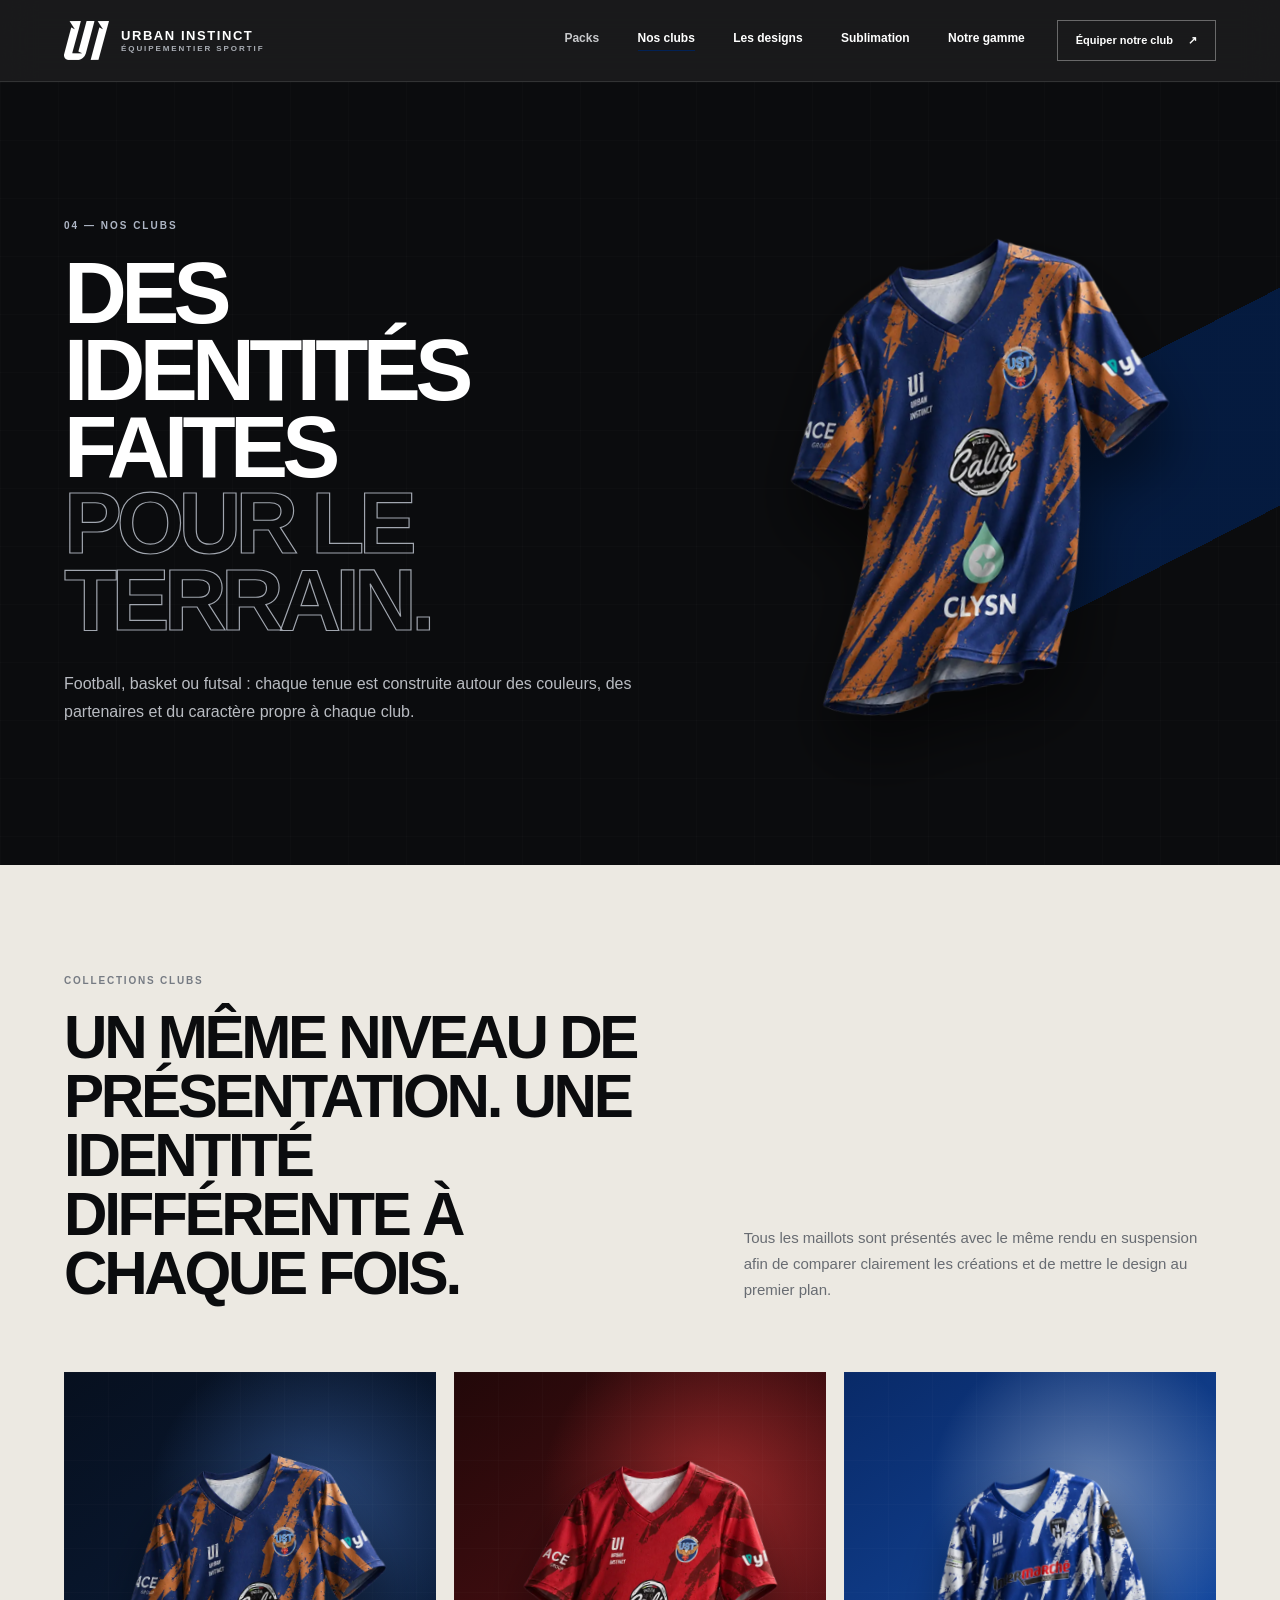
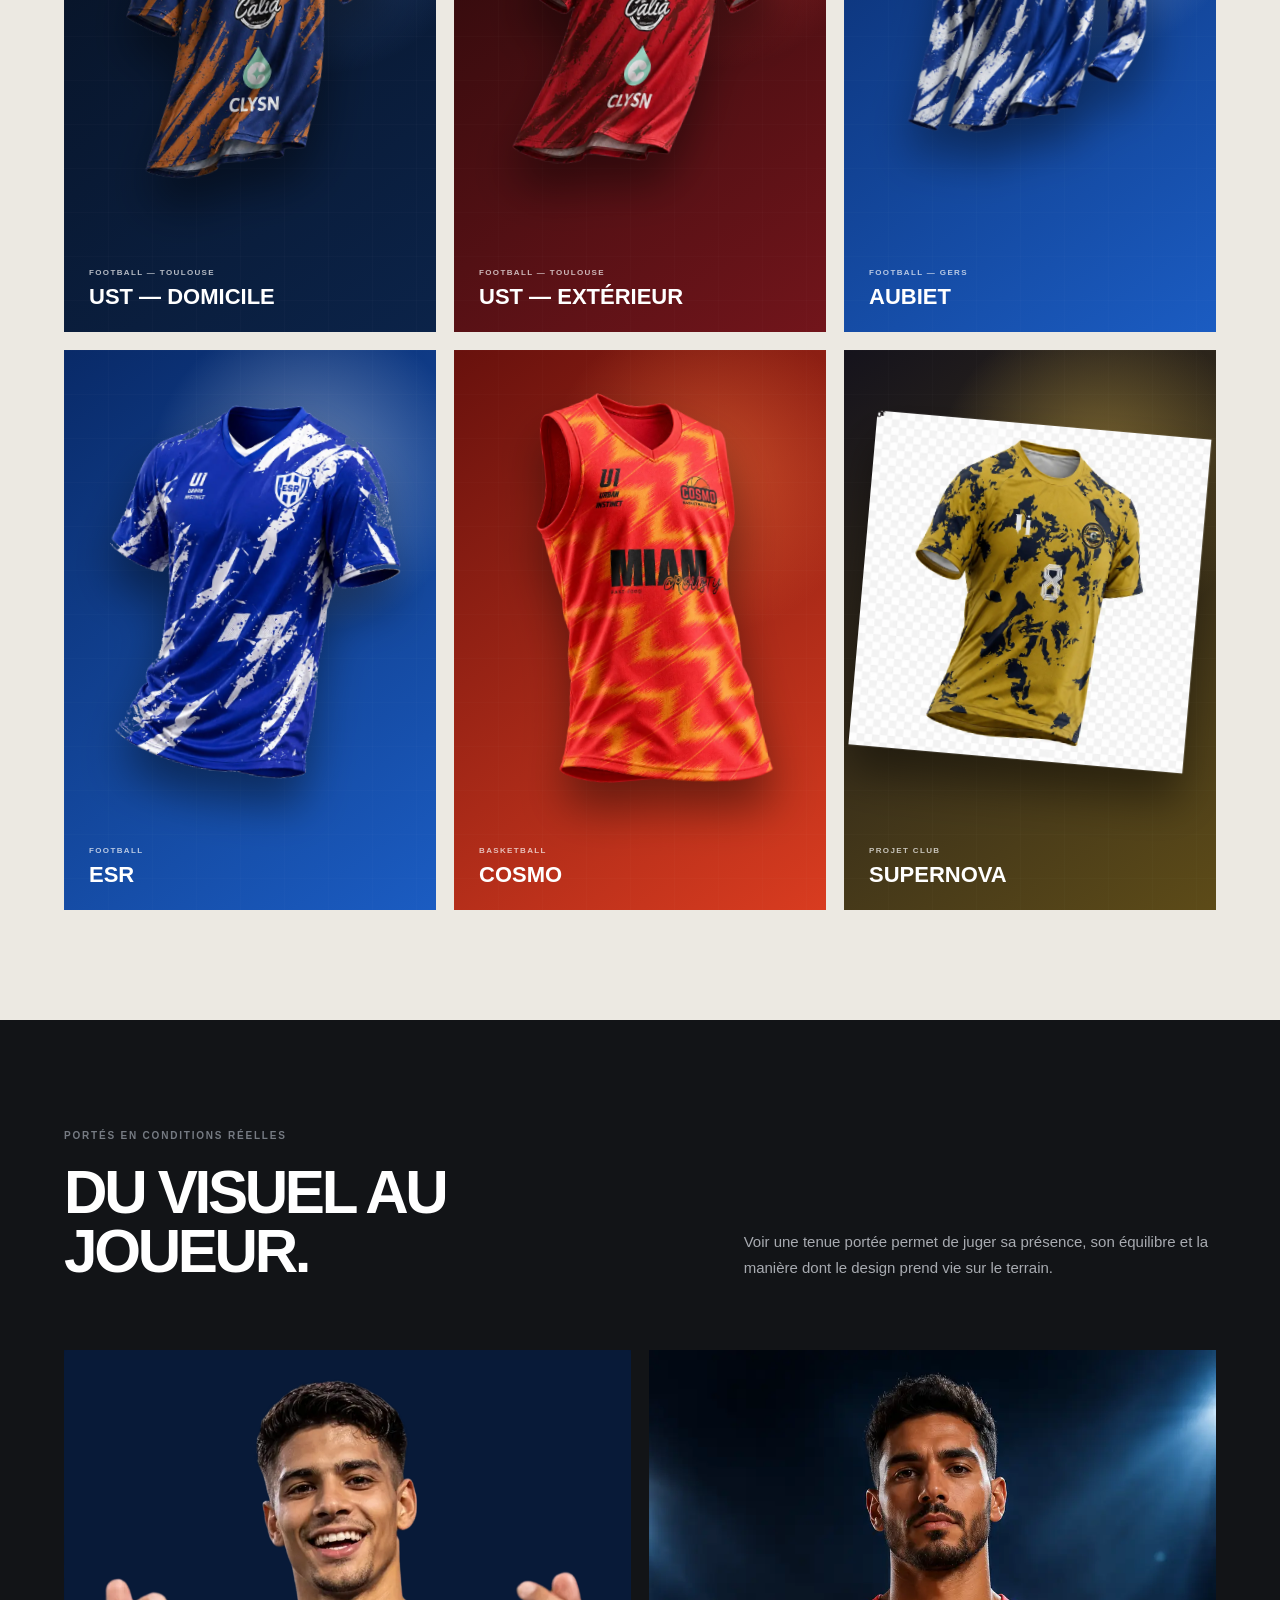
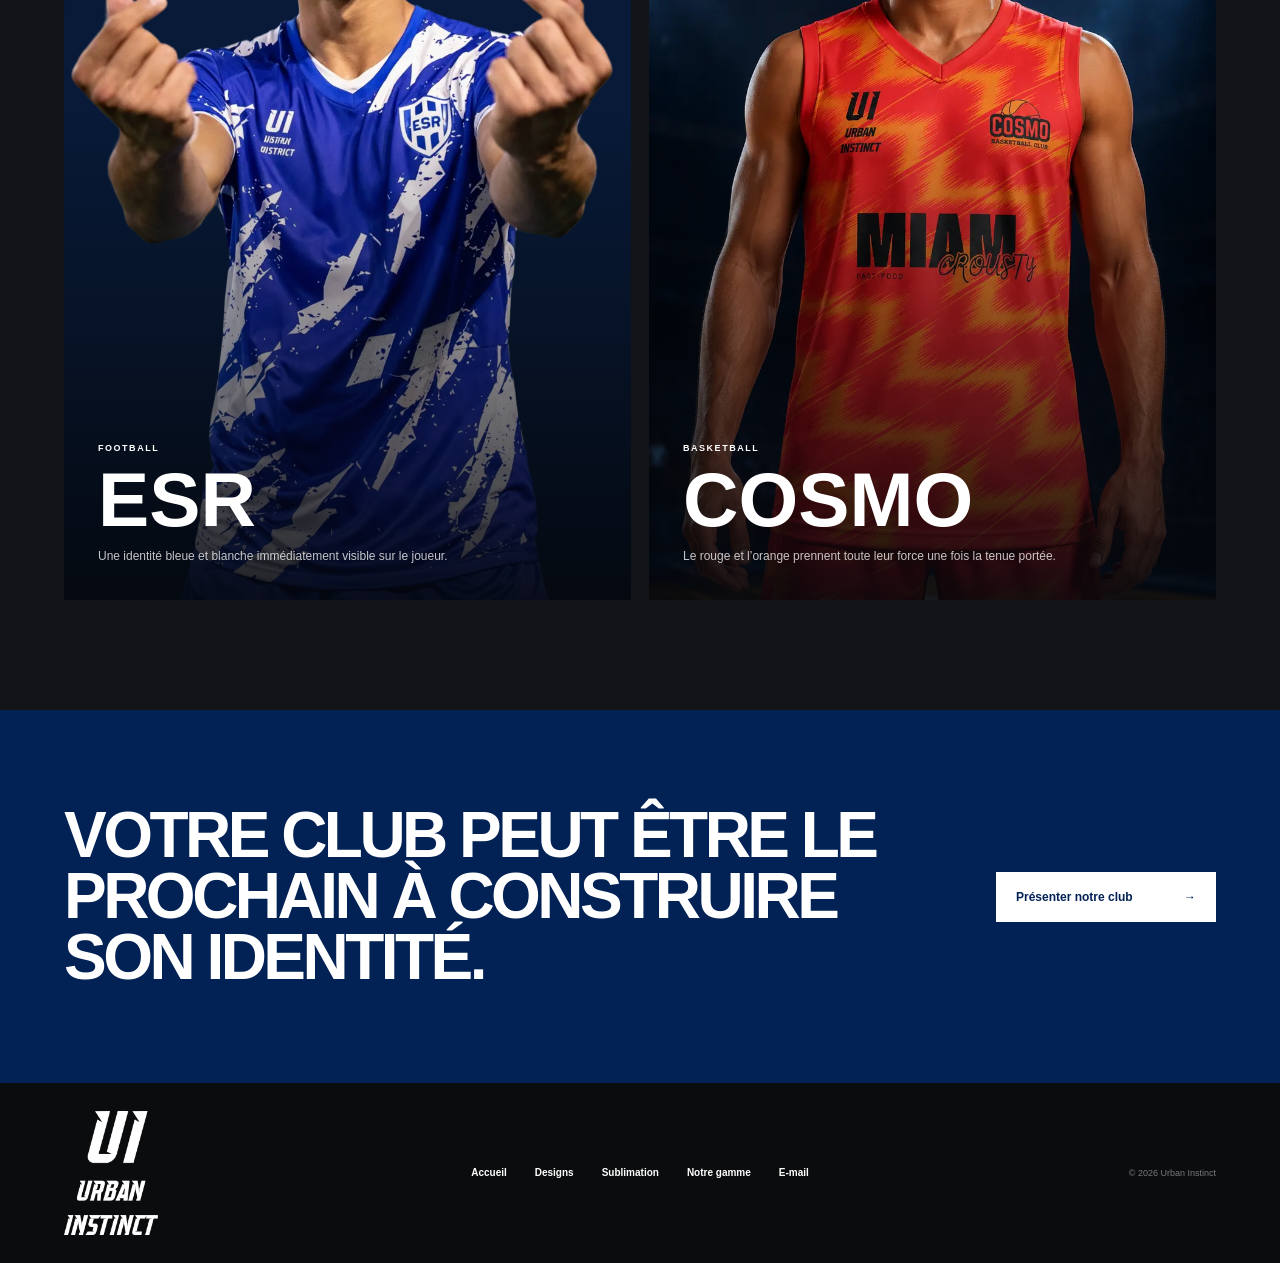
==== clubs.html @ 7cd8b150 "Add files via upload" ====
<!doctype html>
<html lang="fr">
<head>
  <meta charset="utf-8">
  <meta name="viewport" content="width=device-width,initial-scale=1">
  <title>Nos clubs | Urban Instinct</title>
  <meta name="description" content="Découvrez les identités et maillots créés par Urban Instinct pour ses clubs partenaires.">
  <link rel="stylesheet" href="styles.css">
</head>
<body class="page-shell">
  <main>
    <header class="site-header">
      <a class="brand" href="index.html" aria-label="Urban Instinct, accueil"><img class="brand-symbol" src="ui-symbol.webp" alt="" aria-hidden="true"><span class="brand-copy"><strong>URBAN INSTINCT</strong><small>ÉQUIPEMENTIER SPORTIF</small></span></a>
      <nav class="desktop-nav" aria-label="Navigation principale"><a href="index.html#packs">Packs</a><a class="nav-feature active" href="clubs.html">Nos clubs</a><a class="nav-feature" href="designs.html">Les designs</a><a class="nav-feature" href="sublimation.html">Sublimation</a><a class="nav-feature" href="gamme.html">Notre gamme</a></nav>
      <details class="mobile-menu"><summary>Menu</summary><nav aria-label="Navigation mobile"><a href="index.html">Accueil</a><a href="index.html#packs">Packs</a><a href="clubs.html">Nos clubs</a><a href="designs.html">Les designs</a><a href="sublimation.html">Sublimation</a><a href="gamme.html">Notre gamme</a></nav></details>
      <a class="header-cta" href="https://wa.me/33785564798?text=Bonjour%20Urban%20Instinct%2C%20je%20souhaite%20cr%C3%A9er%20l%27identit%C3%A9%20de%20mon%20club." target="_blank" rel="noreferrer">Équiper notre club <span aria-hidden="true">↗</span></a>
    </header>
    <section class="page-hero clubs-hero"><div class="page-hero-copy"><p class="page-kicker">04 — Nos clubs</p><h1>Des identités faites<br><em>pour le terrain.</em></h1><p class="page-hero-text">Football, basket ou futsal : chaque tenue est construite autour des couleurs, des partenaires et du caractère propre à chaque club.</p></div><div class="page-hero-media clubs-hero-media"><img src="club-ust-bleu.webp" alt="Maillot UST bleu présenté en suspension"></div></section>
    <section class="page-section clubs-section">
      <div class="editorial-heading"><div><span class="editorial-index">COLLECTIONS CLUBS</span><h2>Un même niveau de présentation. Une identité différente à chaque fois.</h2></div><p>Tous les maillots sont présentés avec le même rendu en suspension afin de comparer clairement les créations et de mettre le design au premier plan.</p></div>
      <div class="club-grid">
        <article class="club-card club-card-ust"><div class="club-card-visual"><img src="club-ust-bleu.webp" alt="Maillot bleu UST en suspension"></div><div class="club-card-copy"><span>Football — Toulouse</span><h3>UST — Domicile</h3></div></article>
        <article class="club-card club-card-red"><div class="club-card-visual"><img src="club-ust-rouge.webp" alt="Maillot rouge UST en suspension"></div><div class="club-card-copy"><span>Football — Toulouse</span><h3>UST — Extérieur</h3></div></article>
        <article class="club-card club-card-aubiet"><div class="club-card-visual"><img src="club-aubiet.webp" alt="Maillot Aubiet en suspension"></div><div class="club-card-copy"><span>Football — Gers</span><h3>Aubiet</h3></div></article>
        <article class="club-card club-card-esr"><div class="club-card-visual"><img src="club-esr-floating.webp" alt="Maillot ESR en suspension"></div><div class="club-card-copy"><span>Football</span><h3>ESR</h3></div></article>
        <article class="club-card club-card-cosmo"><div class="club-card-visual"><img src="club-cosmo-floating.webp" alt="Maillot COSMO Basket en suspension"></div><div class="club-card-copy"><span>Basketball</span><h3>COSMO</h3></div></article>
        <article class="club-card club-card-supernova"><div class="club-card-visual"><img src="club-supernova-floating.webp" alt="Maillot Supernova en suspension"></div><div class="club-card-copy"><span>Projet club</span><h3>Supernova</h3></div></article>
      </div>
    </section>
    <section class="page-section dark worn-section">
      <div class="editorial-heading"><div><span class="editorial-index">PORTÉS EN CONDITIONS RÉELLES</span><h2>Du visuel au joueur.</h2></div><p>Voir une tenue portée permet de juger sa présence, son équilibre et la manière dont le design prend vie sur le terrain.</p></div>
      <div class="worn-grid"><article class="worn-card worn-esr"><img src="club-esr-porte.webp" alt="Joueur portant le maillot ESR"><div><span>FOOTBALL</span><h3>ESR</h3><p>Une identité bleue et blanche immédiatement visible sur le joueur.</p></div></article><article class="worn-card worn-cosmo"><img src="club-cosmo-porte.webp" alt="Joueur de basketball portant le maillot COSMO"><div><span>BASKETBALL</span><h3>COSMO</h3><p>Le rouge et l’orange prennent toute leur force une fois la tenue portée.</p></div></article></div>
    </section>
    <section class="page-cta"><h2>Votre club peut être le prochain à construire son identité.</h2><a class="button" href="https://wa.me/33785564798?text=Bonjour%2C%20je%20souhaite%20%C3%A9quiper%20mon%20club%20avec%20Urban%20Instinct." target="_blank" rel="noreferrer">Présenter notre club <span>→</span></a></section>
    <footer><a class="footer-brand" href="index.html" aria-label="Urban Instinct, accueil"><img class="footer-logo" src="ui-logo.webp" alt="Urban Instinct"></a><div class="footer-links"><a href="index.html">Accueil</a><a href="designs.html">Designs</a><a href="sublimation.html">Sublimation</a><a href="gamme.html">Notre gamme</a><a href="mailto:urbaninstinct.pro@gmail.com">E-mail</a></div><p>© 2026 Urban Instinct</p></footer>
  </main>
</body>
</html>
---- styles.css ----
:root { --ink:#0b0c0e; --paper:#f2efe8; --white:#fff; --accent:#022154; --line:rgba(11,12,14,.16); }
* { box-sizing:border-box; }
html { scroll-behavior:smooth; }
body { margin:0; background:var(--paper); color:var(--ink); font-family:Arial,Helvetica,sans-serif; }
a { color:inherit; text-decoration:none; }
img { display:block; max-width:100%; }

.site-header { position:sticky; top:0; z-index:50; min-height:82px; padding:0 5vw; display:flex; align-items:center; justify-content:space-between; gap:32px; color:#fff; background:rgba(11,12,14,.94); backdrop-filter:blur(16px); border-bottom:1px solid rgba(255,255,255,.11); }
.brand { display:inline-flex; align-items:center; gap:12px; flex-shrink:0; }
.brand-symbol { width:45px; height:39px; object-fit:contain; flex-shrink:0; }
.brand-copy { display:flex; flex-direction:column; gap:3px; }
.brand-copy strong { font-size:13px; line-height:1; letter-spacing:.12em; }
.brand-copy small { color:#aaaeb5; font-size:8px; font-weight:700; line-height:1; letter-spacing:.24em; }
.desktop-nav { display:flex; gap:clamp(20px,3vw,46px); margin-left:auto; }
.desktop-nav a { color:#c8c9cc; font-size:12px; font-weight:700; transition:color .2s; }
.desktop-nav a:hover { color:#fff; }
.desktop-nav .nav-feature { color:#fff; }
.desktop-nav .nav-feature::after { content:""; display:block; width:100%; height:1px; margin-top:5px; background:var(--accent); transform:scaleX(0); transform-origin:left; transition:transform .2s; }
.desktop-nav .nav-feature:hover::after,.desktop-nav .nav-feature.active::after { transform:scaleX(1); }
.header-cta { padding:13px 18px; border:1px solid rgba(255,255,255,.35); font-size:11px; font-weight:800; }
.header-cta span { margin-left:12px; }
.mobile-menu { display:none; position:relative; margin-left:auto; }
.mobile-menu summary { cursor:pointer; list-style:none; padding:11px 14px; border:1px solid rgba(255,255,255,.3); color:#fff; font-size:10px; font-weight:900; letter-spacing:.11em; text-transform:uppercase; }
.mobile-menu summary::-webkit-details-marker { display:none; }
.mobile-menu nav { position:absolute; right:0; top:calc(100% + 12px); width:min(280px,80vw); padding:10px; background:#111317; border:1px solid #32353a; box-shadow:0 18px 45px rgba(0,0,0,.4); }
.mobile-menu nav a { display:block; padding:14px 12px; border-bottom:1px solid #2b2e32; color:#fff; font-size:12px; font-weight:800; }
.mobile-menu nav a:last-child { border-bottom:0; }

.hero { position:relative; min-height:760px; overflow:hidden; color:#fff; background:var(--ink); display:grid; grid-template-columns:minmax(0,1fr) minmax(460px,1fr); align-items:center; padding:70px 5vw 82px; }
.hero-grid { position:absolute; inset:0; opacity:.32; background-image:linear-gradient(rgba(255,255,255,.05) 1px,transparent 1px),linear-gradient(90deg,rgba(255,255,255,.05) 1px,transparent 1px); background-size:64px 64px; mask-image:linear-gradient(to right,#000,transparent 80%); }
.hero::after { content:""; position:absolute; width:45vw; height:180%; right:-16vw; top:-40%; background:linear-gradient(145deg,transparent 0 34%,rgba(2,33,84,.38) 34% 47%,transparent 47%); transform:rotate(7deg); }
.hero-copy { position:relative; z-index:4; max-width:720px; }
.eyebrow { display:flex; align-items:center; gap:12px; margin:0 0 28px; color:#c1c3c7; font-size:11px; font-weight:800; letter-spacing:.19em; text-transform:uppercase; }
.eyebrow span { width:34px; height:2px; background:var(--accent); }
.hero h1,.section-heading h2,.contact-section h2 { margin:0; font-family:"Arial Black",Arial,sans-serif; font-weight:900; letter-spacing:-.065em; text-transform:uppercase; }
.hero h1 { font-size:clamp(58px,6.6vw,108px); line-height:.88; }
.hero h1 em,.contact-section h2 em { color:transparent; font-style:normal; -webkit-text-stroke:1.3px #8c8f95; }
.hero-text { max-width:590px; margin:34px 0 0; color:#b7b9bd; font-size:16px; line-height:1.72; }
.hero-actions { display:flex; align-items:center; gap:34px; margin-top:38px; }
.button { display:inline-flex; align-items:center; justify-content:space-between; min-width:220px; padding:18px 20px; font-size:12px; font-weight:900; transition:transform .2s,background .2s; }
.button:hover { transform:translateY(-2px); }
.button-light { background:#fff; color:var(--ink); }
.button-light:hover { background:#e3e0d8; }
.text-link { color:#d1d2d5; border-bottom:1px solid #60636a; padding-bottom:5px; font-size:12px; font-weight:800; }
.text-link span { margin-left:9px; }
.hero-visual { position:relative; z-index:3; min-height:610px; }
.glow { position:absolute; border-radius:50%; filter:blur(75px); opacity:.42; }
.glow-blue { width:360px; height:360px; background:#0649bd; right:19%; top:12%; }
.glow-accent { width:270px; height:270px; background:var(--accent); right:0; bottom:3%; }
.shirt { position:absolute; filter:drop-shadow(0 30px 32px rgba(0,0,0,.48)); }
.shirt img { width:100%; height:100%; object-fit:contain; }
.shirt-back { width:min(34vw,470px); height:580px; right:-3%; top:2%; opacity:.72; transform:rotate(7deg) scale(.9); }
.shirt-front { width:min(37vw,520px); height:650px; left:0; top:-1%; transform:rotate(-5deg); }
.visual-note { position:absolute; z-index:5; right:0; bottom:5%; width:142px; aspect-ratio:1; display:flex; flex-direction:column; justify-content:center; padding:20px; background:#fff; color:var(--ink); }
.visual-note span { font:900 30px/1 "Arial Black",Arial; }
.visual-note p { margin:8px 0 0; font-size:11px; font-weight:800; line-height:1.35; text-transform:uppercase; }

.trust-strip { min-height:70px; padding:0 5vw; display:flex; align-items:center; justify-content:space-between; gap:24px; background:var(--accent); color:#fff; font-size:10px; font-weight:900; letter-spacing:.14em; }
.trust-strip i { font-style:normal; }
.section { padding:118px 5vw; }
.section-heading { display:grid; grid-template-columns:minmax(0,1.25fr) minmax(320px,.75fr); gap:8vw; }
.section-index { margin:0 0 26px; color:#777a80; font-size:10px; font-weight:900; letter-spacing:.19em; }
.section-index.light { color:#8f9297; }
.section-heading h2 { font-size:clamp(39px,4.5vw,70px); line-height:.99; }
.intro-content { display:grid; grid-template-columns:minmax(0,1.25fr) minmax(320px,.75fr); gap:8vw; margin-top:80px; }
.intro-content>p { max-width:650px; margin:0; font-size:clamp(20px,2vw,31px); line-height:1.45; letter-spacing:-.025em; }
.equipment-list { border-top:1px solid var(--line); }
.equipment-list div { min-height:60px; display:grid; grid-template-columns:34px 1fr auto; align-items:center; gap:12px; border-bottom:1px solid var(--line); }
.equipment-list span { color:#898b90; font-size:9px; font-weight:800; }
.equipment-list strong { font-size:13px; }
.equipment-list i { font-style:normal; }

.packs-section { background:var(--ink); color:#fff; }
.packs-heading,.projects-heading { align-items:end; }
.packs-lead,.projects-heading>p { max-width:480px; margin:0; color:#aeb0b4; line-height:1.7; }
.packs-grid { display:grid; grid-template-columns:repeat(3,minmax(0,1fr)); gap:16px; max-width:1180px; margin:72px auto 0; }
.pack-card { position:relative; min-height:520px; padding:34px; display:flex; flex-direction:column; background:#15171a; border:1px solid #2a2d31; }
.pack-card.featured { background:var(--paper); color:var(--ink); border-color:var(--paper); transform:translateY(-14px); }
.popular { position:absolute; top:0; right:0; padding:10px 14px; background:var(--accent); color:#fff; font-size:8px; font-weight:900; letter-spacing:.14em; }
.pack-number { color:#74777c; font-size:10px; font-weight:900; }
.pack-card h3 { margin:45px 0 10px; font:900 30px/1 "Arial Black",Arial; text-transform:uppercase; }
.pack-description { min-height:68px; margin:25px 0; color:#aeb0b5; font-size:13px; line-height:1.6; }
.featured .pack-description { color:#585b60; }
.pack-card ul { padding:24px 0 0; margin:0; list-style:none; border-top:1px solid rgba(150,150,150,.25); }
.pack-card li { position:relative; padding:7px 0 7px 20px; font-size:12px; }
.pack-card li::before { content:"✓"; position:absolute; left:0; color:var(--accent); font-weight:900; }
.pack-card>a { display:flex; justify-content:space-between; margin-top:auto; padding-top:28px; border-top:1px solid rgba(150,150,150,.25); font-size:11px; font-weight:900; }

.projects-heading>p { color:#6c6f74; }
.projects-grid { display:grid; grid-template-columns:1fr 1fr; gap:18px; margin-top:72px; }
.project-card { position:relative; min-height:650px; overflow:hidden; isolation:isolate; color:#fff; }
.project-card::after { content:""; position:absolute; inset:0; z-index:-2; }
.project-card::before { content:""; position:absolute; inset:0; z-index:-1; background:linear-gradient(to top,rgba(0,0,0,.74),transparent 65%); }
.project-ust::after { background:radial-gradient(circle at 70% 18%,#2b5ca4,transparent 38%),linear-gradient(145deg,#071b3d 0 53%,#a5531c 53% 56%,#0a2b61 56%); }
.project-aubiet::after { background:radial-gradient(circle at 75% 15%,#4478d0,transparent 35%),linear-gradient(145deg,#e9ecef 0 12%,#0d3b8f 12% 65%,#f3f3f3 65% 68%,#174ba2 68%); }
.project-card img { position:absolute; z-index:1; width:74%; height:92%; right:-5%; top:1%; object-fit:contain; filter:drop-shadow(0 28px 25px rgba(0,0,0,.38)); transition:transform .4s; }
.project-card:hover img { transform:scale(1.025) rotate(1deg); }
.project-copy { position:absolute; z-index:3; left:34px; bottom:34px; max-width:340px; text-align:left; }
.project-copy span,.project-copy h3,.project-copy p { display:block; width:100%; padding-left:0; text-align:left; }
.project-copy span { font-size:9px; font-weight:900; letter-spacing:.17em; }
.project-copy h3 { position:relative; left:-4px; margin:10px 0 12px; font:900 clamp(50px,6vw,82px)/.9 "Arial Black",Arial; }
.project-copy p { margin:0; color:rgba(255,255,255,.8); font-size:12px; line-height:1.6; }

.method-section { background:#15171a; color:#fff; }
.method-heading { display:block; }
.steps-grid { display:grid; grid-template-columns:repeat(4,1fr); margin-top:78px; border-block:1px solid #34373b; }
.steps-grid article { min-height:270px; padding:30px; border-right:1px solid #34373b; }
.steps-grid article:last-child { border-right:0; }
.steps-grid span { color:#6e9ee8; font-size:10px; font-weight:900; }
.steps-grid h3 { margin:65px 0 14px; font:900 23px/1 "Arial Black",Arial; text-transform:uppercase; }
.steps-grid p { margin:0; color:#9ea1a6; font-size:12px; line-height:1.7; }

.contact-section { padding:120px 5vw; background:var(--accent); color:#fff; }
.eyebrow.dark { color:rgba(255,255,255,.72); }
.eyebrow.dark span { background:#fff; }
.contact-section h2 { font-size:clamp(58px,8vw,120px); line-height:.82; }
.contact-section h2 em { -webkit-text-stroke-color:rgba(255,255,255,.78); }
.contact-section>p:not(.eyebrow) { max-width:620px; margin:40px 0 0; font-size:17px; line-height:1.6; }
.contact-actions { display:flex; align-items:center; gap:38px; margin-top:42px; }
.button-dark { color:var(--accent); background:#fff; }
.contact-mail { font-size:12px; font-weight:900; border-bottom:1px solid rgba(255,255,255,.55); padding-bottom:5px; }
.footer-brand { display:inline-flex; width:max-content; }
.footer-logo { width:94px; height:auto; }
footer { min-height:180px; padding:28px 5vw; display:grid; grid-template-columns:1fr auto 1fr; align-items:center; gap:30px; color:#fff; background:var(--ink); }
.footer-links { display:flex; gap:28px; font-size:10px; font-weight:800; }
footer>p { margin:0; justify-self:end; color:#777a80; font-size:9px; }

/* Pages éditoriales */
.page-shell { background:var(--paper); }
.page-hero { position:relative; min-height:560px; overflow:hidden; display:grid; grid-template-columns:minmax(0,1.08fr) minmax(360px,.92fr); align-items:center; gap:7vw; padding:86px 5vw; color:#fff; background:var(--ink); }
.page-hero::before { content:""; position:absolute; inset:0; opacity:.3; background-image:linear-gradient(rgba(255,255,255,.05) 1px,transparent 1px),linear-gradient(90deg,rgba(255,255,255,.05) 1px,transparent 1px); background-size:58px 58px; }
.page-hero::after { content:""; position:absolute; width:42vw; height:130%; right:-14vw; top:-15%; background:linear-gradient(145deg,transparent 0 39%,rgba(2,33,84,.7) 39% 56%,transparent 56%); transform:rotate(8deg); }
.page-hero-copy,.page-hero-media { position:relative; z-index:2; }
.page-kicker { margin:0 0 24px; color:#aeb6c5; font-size:10px; font-weight:900; letter-spacing:.2em; text-transform:uppercase; }
.page-hero h1 { margin:0; max-width:920px; font:900 clamp(54px,6.8vw,108px)/.88 "Arial Black",Arial,sans-serif; letter-spacing:-.065em; text-transform:uppercase; }
.page-hero h1 em { color:transparent; font-style:normal; -webkit-text-stroke:1.2px #a1a6af; }
.page-hero-text { max-width:650px; margin:32px 0 0; color:#b9bcc2; font-size:16px; line-height:1.75; }
.page-hero-media { min-height:360px; }
.page-hero-media img { width:100%; height:100%; min-height:360px; object-fit:cover; border:1px solid rgba(255,255,255,.16); box-shadow:0 30px 60px rgba(0,0,0,.4); transform:rotate(2deg); }
.page-section { padding:110px 5vw; }
.page-section.dark { background:#121417; color:#fff; }
.editorial-heading { display:grid; grid-template-columns:minmax(0,1.1fr) minmax(320px,.9fr); align-items:end; gap:8vw; margin-bottom:68px; }
.editorial-heading h2 { margin:0; font:900 clamp(38px,4.7vw,72px)/.98 "Arial Black",Arial,sans-serif; letter-spacing:-.055em; text-transform:uppercase; }
.editorial-heading p { max-width:560px; margin:0; color:#686c72; font-size:15px; line-height:1.75; }
.dark .editorial-heading p { color:#a8abb1; }
.editorial-index { display:block; margin-bottom:23px; color:#767b83; font-size:10px; font-weight:900; letter-spacing:.18em; }
.atelier-grid { display:grid; grid-template-columns:1.2fr .8fr; gap:18px; }
.atelier-card { position:relative; min-height:420px; overflow:hidden; background:#16191e; }
.atelier-card:first-child { min-height:610px; }
.atelier-card img { width:100%; height:100%; object-fit:cover; transition:transform .45s; }
.atelier-card:hover img { transform:scale(1.02); }
.atelier-card figcaption { position:absolute; left:20px; bottom:20px; padding:11px 14px; color:#fff; background:rgba(11,12,14,.84); font-size:9px; font-weight:900; letter-spacing:.12em; text-transform:uppercase; }
.atelier-side { display:grid; grid-template-rows:1fr auto; gap:18px; }
.atelier-note { padding:34px; color:#fff; background:var(--accent); }
.atelier-note strong { display:block; margin-bottom:12px; font:900 24px/1 "Arial Black",Arial; text-transform:uppercase; }
.atelier-note p { margin:0; color:rgba(255,255,255,.78); font-size:13px; line-height:1.7; }
.pillars-grid { display:grid; grid-template-columns:repeat(4,1fr); border-block:1px solid var(--line); }
.pillar { min-height:270px; padding:30px; border-right:1px solid var(--line); }
.pillar:last-child { border-right:0; }
.pillar span { color:var(--accent); font-size:10px; font-weight:900; }
.pillar h3 { margin:54px 0 14px; font:900 20px/1.05 "Arial Black",Arial; text-transform:uppercase; }
.pillar p { margin:0; color:#666a70; font-size:12px; line-height:1.7; }
.page-cta { padding:95px 5vw; display:flex; align-items:center; justify-content:space-between; gap:50px; color:#fff; background:var(--accent); }
.page-cta h2 { max-width:850px; margin:0; font:900 clamp(38px,5vw,76px)/.95 "Arial Black",Arial; letter-spacing:-.055em; text-transform:uppercase; }
.page-cta .button { flex-shrink:0; background:#fff; color:var(--accent); }

.compare-grid { display:grid; grid-template-columns:1fr 1fr; gap:18px; }
.compare-card { overflow:hidden; background:#fff; border:1px solid var(--line); }
.compare-card .compare-image { position:relative; height:430px; overflow:hidden; background:#fff; }
.compare-card img { width:100%; height:100%; object-fit:contain; }
.compare-status { position:absolute; left:18px; top:18px; padding:10px 13px; color:#fff; background:#c42626; font-size:9px; font-weight:900; letter-spacing:.14em; }
.compare-card.good .compare-status { background:#238b35; }
.compare-copy { padding:32px; }
.compare-copy h3 { margin:0 0 13px; font:900 25px/1 "Arial Black",Arial; text-transform:uppercase; }
.compare-copy p { margin:0; color:#64686e; font-size:13px; line-height:1.75; }
.technique-grid { display:grid; grid-template-columns:.86fr 1.14fr; align-items:center; gap:7vw; }
.technique-image { position:relative; min-height:620px; overflow:hidden; background:#e8eaed; }
.technique-image img { width:100%; height:100%; min-height:620px; object-fit:cover; }
.technique-copy h2 { margin:0 0 26px; font:900 clamp(38px,4.8vw,72px)/.98 "Arial Black",Arial; letter-spacing:-.055em; text-transform:uppercase; }
.technique-copy>p { color:#686c72; font-size:15px; line-height:1.8; }
.benefit-list { margin-top:36px; border-top:1px solid var(--line); }
.benefit-list>div { display:grid; grid-template-columns:44px minmax(0,1fr); align-items:start; gap:18px; padding:22px 0; border-bottom:1px solid var(--line); }
.benefit-list>div>span { padding-top:2px; color:var(--accent); font-size:10px; font-weight:900; }
.benefit-list>div>div { min-width:0; }
.benefit-list strong { display:block; margin:0 0 8px; font-size:13px; line-height:1.35; }
.benefit-list p { margin:0; color:#73777d; font-size:12px; line-height:1.65; }

.range-intro { max-width:900px; margin:0 auto; text-align:center; }
.range-intro h2 { margin:0; font:900 clamp(42px,5.8vw,82px)/.94 "Arial Black",Arial; letter-spacing:-.06em; text-transform:uppercase; }
.range-intro p { max-width:660px; margin:28px auto 0; color:#666a70; font-size:15px; line-height:1.75; }
.products-grid { display:grid; grid-template-columns:repeat(3,minmax(0,1fr)); gap:18px; margin-top:72px; }
.product-card { overflow:hidden; background:#fff; border:1px solid var(--line); }
.product-visual { height:340px; padding:22px; overflow:hidden; display:flex; align-items:center; justify-content:center; background:#f8f8f7; }
.product-visual img { width:100%; height:100%; object-fit:contain; transition:transform .35s; }
.product-card:hover .product-visual img { transform:scale(1.035); }
.product-meta { min-height:126px; padding:24px; border-top:1px solid var(--line); }
.product-category { display:block; margin-bottom:11px; color:#7c8086; font-size:8px; font-weight:900; letter-spacing:.18em; text-transform:uppercase; }
.product-meta h3 { margin:0 0 9px; font:900 19px/1 "Arial Black",Arial; text-transform:uppercase; }
.product-meta p { margin:0; color:#74787e; font-size:11px; line-height:1.6; }
.product-card.feature-product { grid-column:span 2; display:grid; grid-template-columns:1.18fr .82fr; }
.product-card.feature-product .product-visual { height:100%; min-height:420px; }
.product-card.feature-product .product-meta { display:flex; flex-direction:column; justify-content:flex-end; padding:36px; }
.product-card.feature-product h3 { font-size:30px; }
.product-card.ball .product-visual { background:#07152e; }
.product-card.dark-product .product-visual { background:#e9edf3; }
.range-note { margin-top:28px; padding:26px 30px; display:flex; align-items:center; justify-content:space-between; gap:30px; color:#fff; background:var(--ink); }
.range-note strong { font:900 17px/1 "Arial Black",Arial; text-transform:uppercase; }
.range-note p { max-width:690px; margin:0; color:#acafb5; font-size:12px; line-height:1.6; }

/* Nos clubs */
.clubs-hero-media { display:flex; align-items:center; justify-content:center; }
.clubs-hero-media img { border:0; box-shadow:none; object-fit:contain; transform:rotate(-6deg); filter:drop-shadow(0 34px 30px rgba(0,0,0,.5)); }
.clubs-section { background:#ece9e2; }
.club-grid { display:grid; grid-template-columns:repeat(3,minmax(0,1fr)); gap:18px; }
.club-card { position:relative; min-height:560px; overflow:hidden; isolation:isolate; color:#fff; background:#0d1728; }
.club-card::before { content:""; position:absolute; inset:0; z-index:-2; background:radial-gradient(circle at 68% 24%,rgba(85,137,224,.44),transparent 34%),linear-gradient(145deg,#07101f,#0b2349); }
.club-card::after { content:""; position:absolute; inset:0; z-index:-1; opacity:.32; background-image:linear-gradient(rgba(255,255,255,.05) 1px,transparent 1px),linear-gradient(90deg,rgba(255,255,255,.05) 1px,transparent 1px); background-size:44px 44px; }
.club-card-red::before { background:radial-gradient(circle at 70% 22%,rgba(242,68,68,.5),transparent 34%),linear-gradient(145deg,#220809,#72151b); }
.club-card-aubiet::before,.club-card-esr::before { background:radial-gradient(circle at 66% 22%,rgba(255,255,255,.38),transparent 32%),linear-gradient(145deg,#092a68,#1b5cc2); }
.club-card-cosmo::before { background:radial-gradient(circle at 68% 22%,rgba(255,121,62,.48),transparent 32%),linear-gradient(145deg,#68110d,#d93c20); }
.club-card-supernova::before { background:radial-gradient(circle at 68% 22%,rgba(211,174,72,.5),transparent 32%),linear-gradient(145deg,#15131c,#5d4b18); }
.club-card-visual { height:465px; padding:18px 15px 0; display:flex; align-items:center; justify-content:center; }
.club-card-visual img { width:100%; height:100%; object-fit:contain; transform:rotate(-5deg) scale(.98); filter:drop-shadow(0 28px 22px rgba(0,0,0,.42)); transition:transform .4s; }
.club-card:nth-child(even) .club-card-visual img { transform:rotate(5deg) scale(.98); }
.club-card:hover .club-card-visual img { transform:rotate(-2deg) translateY(-8px) scale(1.025); }
.club-card-copy { position:absolute; left:25px; right:25px; bottom:24px; z-index:2; }
.club-card-copy span { display:block; margin-bottom:9px; color:rgba(255,255,255,.7); font-size:8px; font-weight:900; letter-spacing:.17em; text-transform:uppercase; }
.club-card-copy h3 { margin:0; font:900 22px/1 "Arial Black",Arial; text-transform:uppercase; }
.worn-grid { display:grid; grid-template-columns:1fr 1fr; gap:18px; }
.worn-card { position:relative; min-height:720px; overflow:hidden; background:#081a38; }
.worn-card::after { content:""; position:absolute; inset:0; background:linear-gradient(to top,rgba(4,7,12,.9),transparent 58%); }
.worn-card img { width:100%; height:100%; min-height:720px; object-fit:contain; object-position:center top; }
.worn-card>div { position:absolute; z-index:2; left:34px; right:34px; bottom:34px; }
.worn-card span { font-size:9px; font-weight:900; letter-spacing:.17em; }
.worn-card h3 { margin:10px 0 12px; font:900 clamp(48px,6vw,78px)/.9 "Arial Black",Arial; }
.worn-card p { max-width:420px; margin:0; color:rgba(255,255,255,.76); font-size:12px; line-height:1.65; }
.worn-cosmo { background:linear-gradient(145deg,#120b11,#3d1210); }

@media (max-width:1250px) {
  .desktop-nav { display:none; }
  .mobile-menu { display:block; }
}
@media (max-width:1050px) {
  .hero { grid-template-columns:1fr; padding-top:80px; }
  .hero-visual { min-height:620px; margin-top:30px; }
  .shirt-front { width:min(64vw,520px); left:10%; }
  .shirt-back { width:min(58vw,470px); right:4%; }
  .packs-grid { grid-template-columns:1fr; }
  .pack-card,.pack-card.featured { min-height:auto; transform:none; }
  .pack-card ul { margin-bottom:40px; }
  .steps-grid { grid-template-columns:1fr 1fr; }
  .steps-grid article:nth-child(2) { border-right:0; }
  .steps-grid article:nth-child(-n+2) { border-bottom:1px solid #34373b; }
  .page-hero { grid-template-columns:1fr; }
  .page-hero-media { max-width:720px; }
  .editorial-heading { grid-template-columns:1fr; align-items:start; gap:30px; }
  .pillars-grid { grid-template-columns:1fr 1fr; }
  .pillar:nth-child(2) { border-right:0; }
  .pillar:nth-child(-n+2) { border-bottom:1px solid var(--line); }
  .technique-grid { grid-template-columns:1fr; }
  .technique-image,.technique-image img { min-height:520px; }
  .products-grid { grid-template-columns:1fr 1fr; }
  .product-card.feature-product { grid-column:span 2; }
  .club-grid { grid-template-columns:1fr 1fr; }
  .worn-card,.worn-card img { min-height:640px; }
}
@media (max-width:760px) {
  .site-header { min-height:72px; padding:0 20px; }
  .brand-copy small { display:none; }
  .header-cta { display:none; }
  .mobile-menu { margin-left:auto; }
  .header-cta span { margin:0; font-size:16px; }
  .hero { min-height:auto; padding:65px 20px 50px; }
  .hero h1 { font-size:clamp(49px,14vw,72px); }
  .hero-text { font-size:14px; }
  .hero-actions { align-items:flex-start; flex-direction:column; gap:24px; }
  .hero-visual { min-height:470px; margin-top:30px; }
  .shirt-front { width:82vw; height:480px; left:-7%; }
  .shirt-back { width:74vw; height:430px; right:-18%; top:7%; }
  .visual-note { width:112px; right:-4px; bottom:0; }
  .trust-strip { overflow:hidden; justify-content:flex-start; padding:0 20px; white-space:nowrap; }
  .trust-strip span:nth-of-type(n+3),.trust-strip i:nth-of-type(n+2) { display:none; }
  .section { padding:84px 20px; }
  .section-heading,.intro-content { grid-template-columns:1fr; gap:38px; }
  .section-heading h2 { font-size:39px; }
  .intro-content { margin-top:50px; }
  .intro-content>p { font-size:20px; }
  .packs-grid,.projects-grid { margin-top:50px; }
  .pack-card { padding:28px 24px; }
  .projects-grid { grid-template-columns:1fr; }
  .project-card { min-height:520px; }
  .project-card img { width:87%; right:-9%; }
  .project-copy { left:24px; bottom:24px; right:24px; }
  .steps-grid { grid-template-columns:1fr; }
  .steps-grid article { min-height:210px; border-right:0; border-bottom:1px solid #34373b; }
  .steps-grid article:last-child { border-bottom:0; }
  .steps-grid h3 { margin-top:42px; }
  .contact-section { padding:90px 20px; }
  .contact-section h2 { font-size:clamp(55px,17vw,82px); }
  .contact-actions { align-items:flex-start; flex-direction:column; }
  footer { padding:40px 20px; grid-template-columns:1fr; }
  .footer-links { flex-wrap:wrap; }
  footer>p { justify-self:start; }
  .page-hero { min-height:auto; padding:72px 20px 62px; gap:45px; }
  .page-hero h1 { font-size:clamp(48px,15vw,72px); }
  .page-hero-text { font-size:14px; }
  .page-hero-media,.page-hero-media img { min-height:280px; }
  .page-section { padding:82px 20px; }
  .editorial-heading { margin-bottom:46px; }
  .editorial-heading h2 { font-size:38px; }
  .atelier-grid { grid-template-columns:1fr; }
  .atelier-card:first-child,.atelier-card { min-height:340px; }
  .pillars-grid { grid-template-columns:1fr; }
  .pillar { min-height:220px; border-right:0; border-bottom:1px solid var(--line); }
  .pillar:last-child { border-bottom:0; }
  .pillar h3 { margin-top:38px; }
  .page-cta { padding:72px 20px; align-items:flex-start; flex-direction:column; }
  .compare-grid { grid-template-columns:1fr; }
  .compare-card .compare-image { height:330px; }
  .technique-image,.technique-image img { min-height:420px; }
  .products-grid { grid-template-columns:1fr; margin-top:50px; }
  .product-card.feature-product { grid-column:auto; display:block; }
  .product-card.feature-product .product-visual { min-height:340px; }
  .product-visual { height:320px; }
  .range-note { align-items:flex-start; flex-direction:column; }
  .club-grid,.worn-grid { grid-template-columns:1fr; }
  .club-card { min-height:520px; }
  .club-card-visual { height:430px; }
  .worn-card,.worn-card img { min-height:560px; }
  .worn-card>div { left:24px; right:24px; bottom:24px; }
}
@media (prefers-reduced-motion:reduce) { html { scroll-behavior:auto; } *,*::before,*::after { transition-duration:.01ms!important; } }
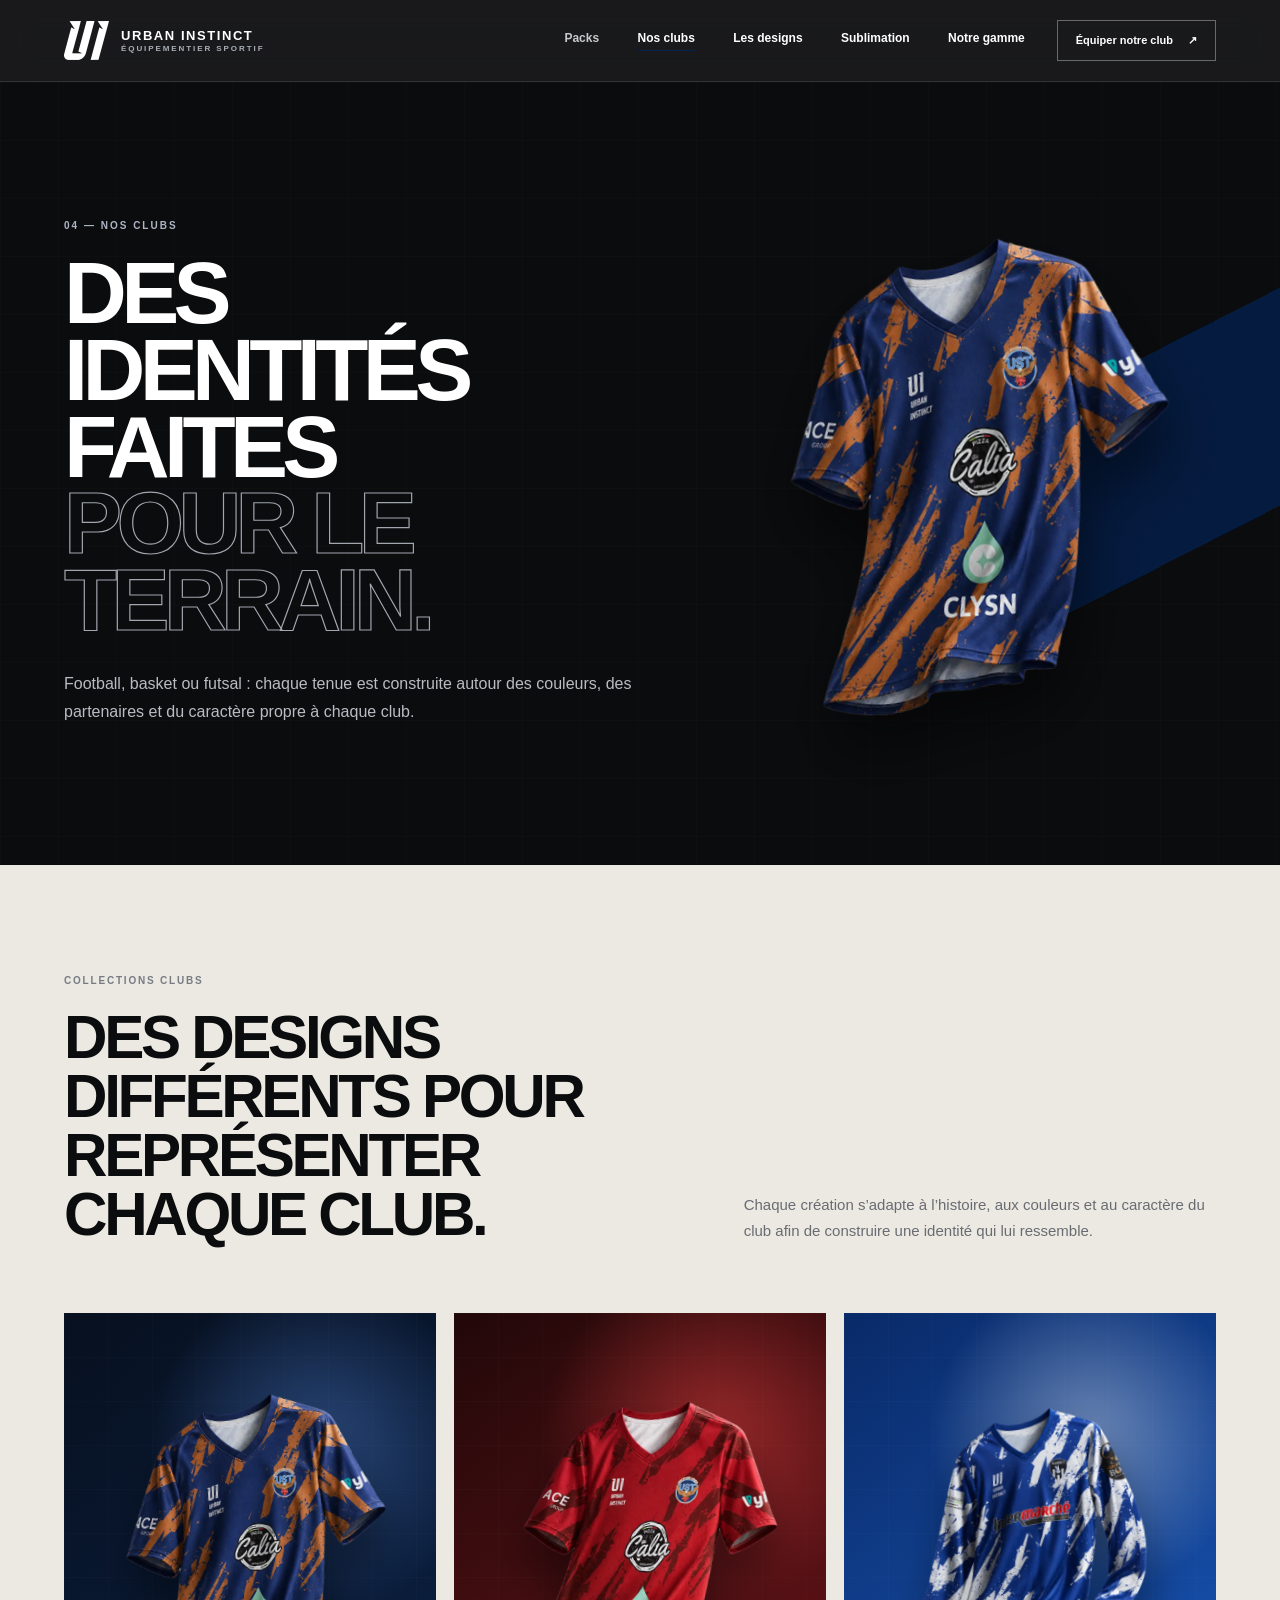
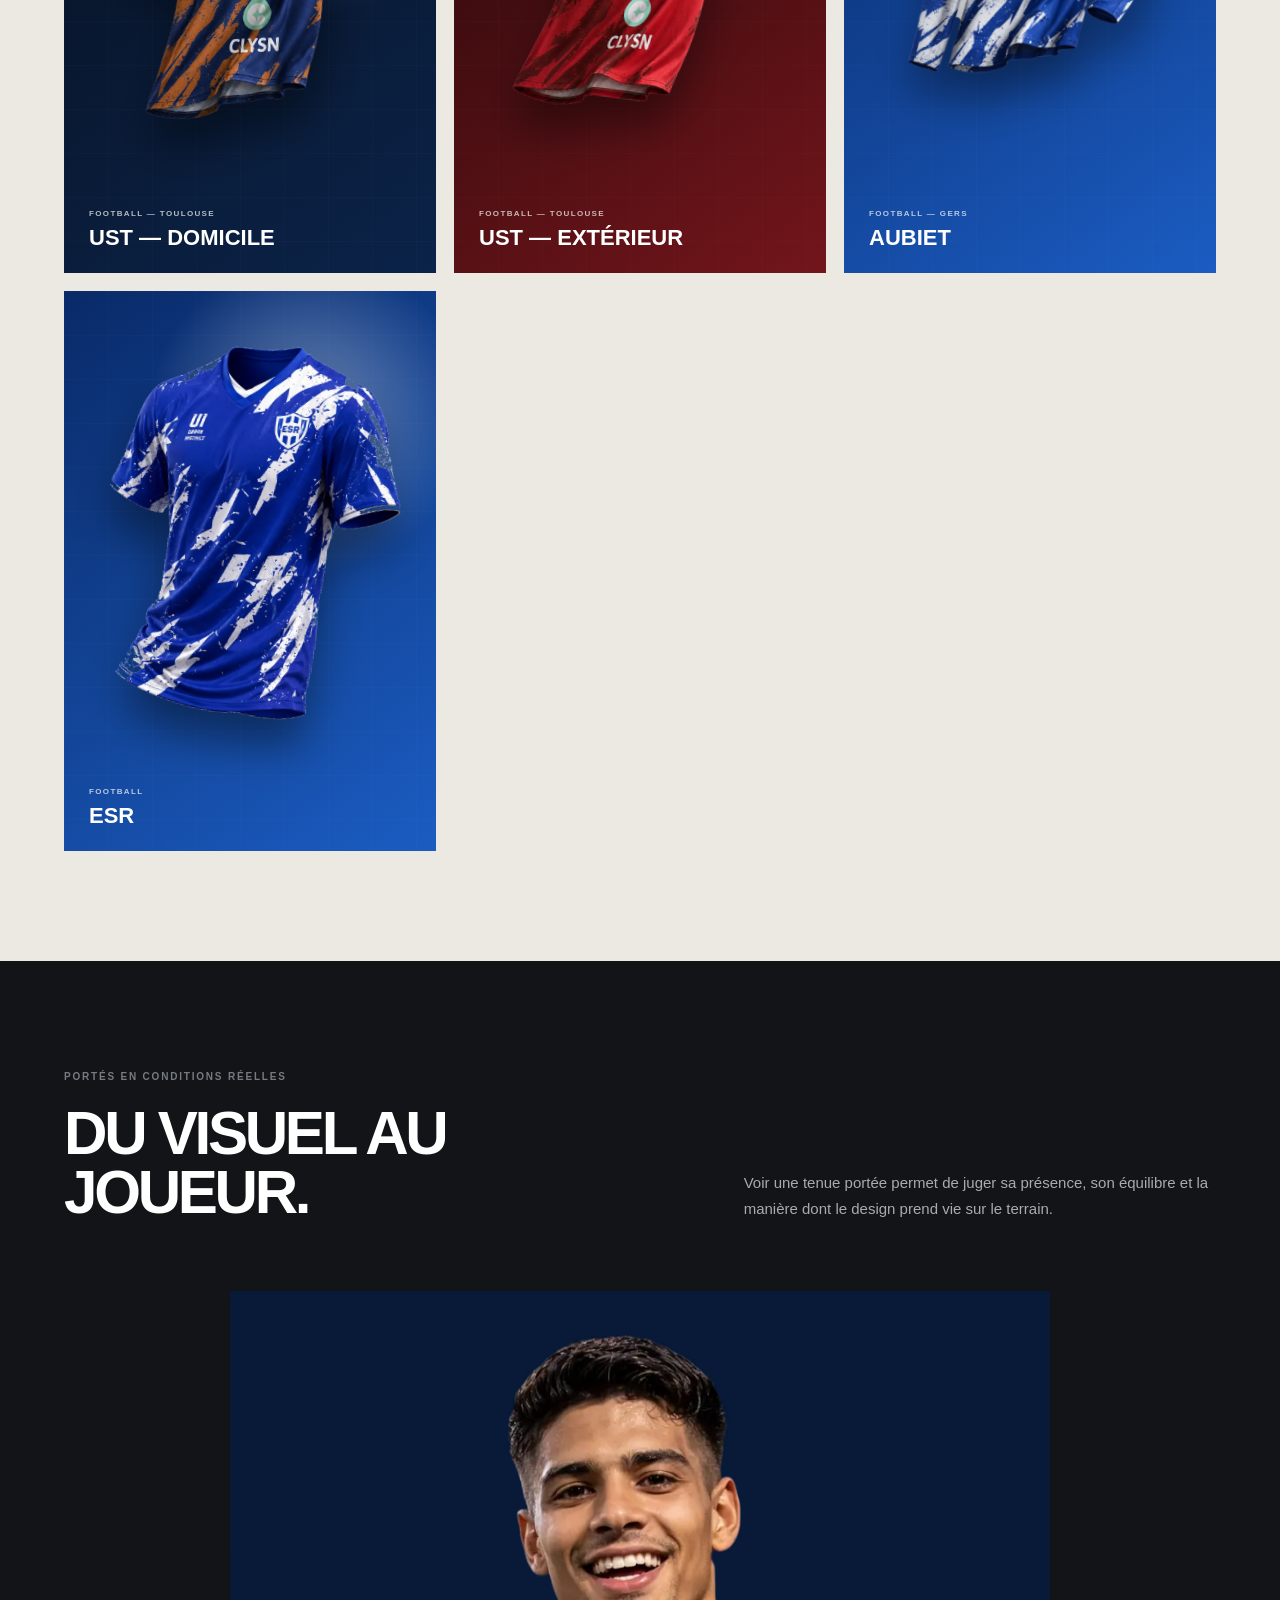
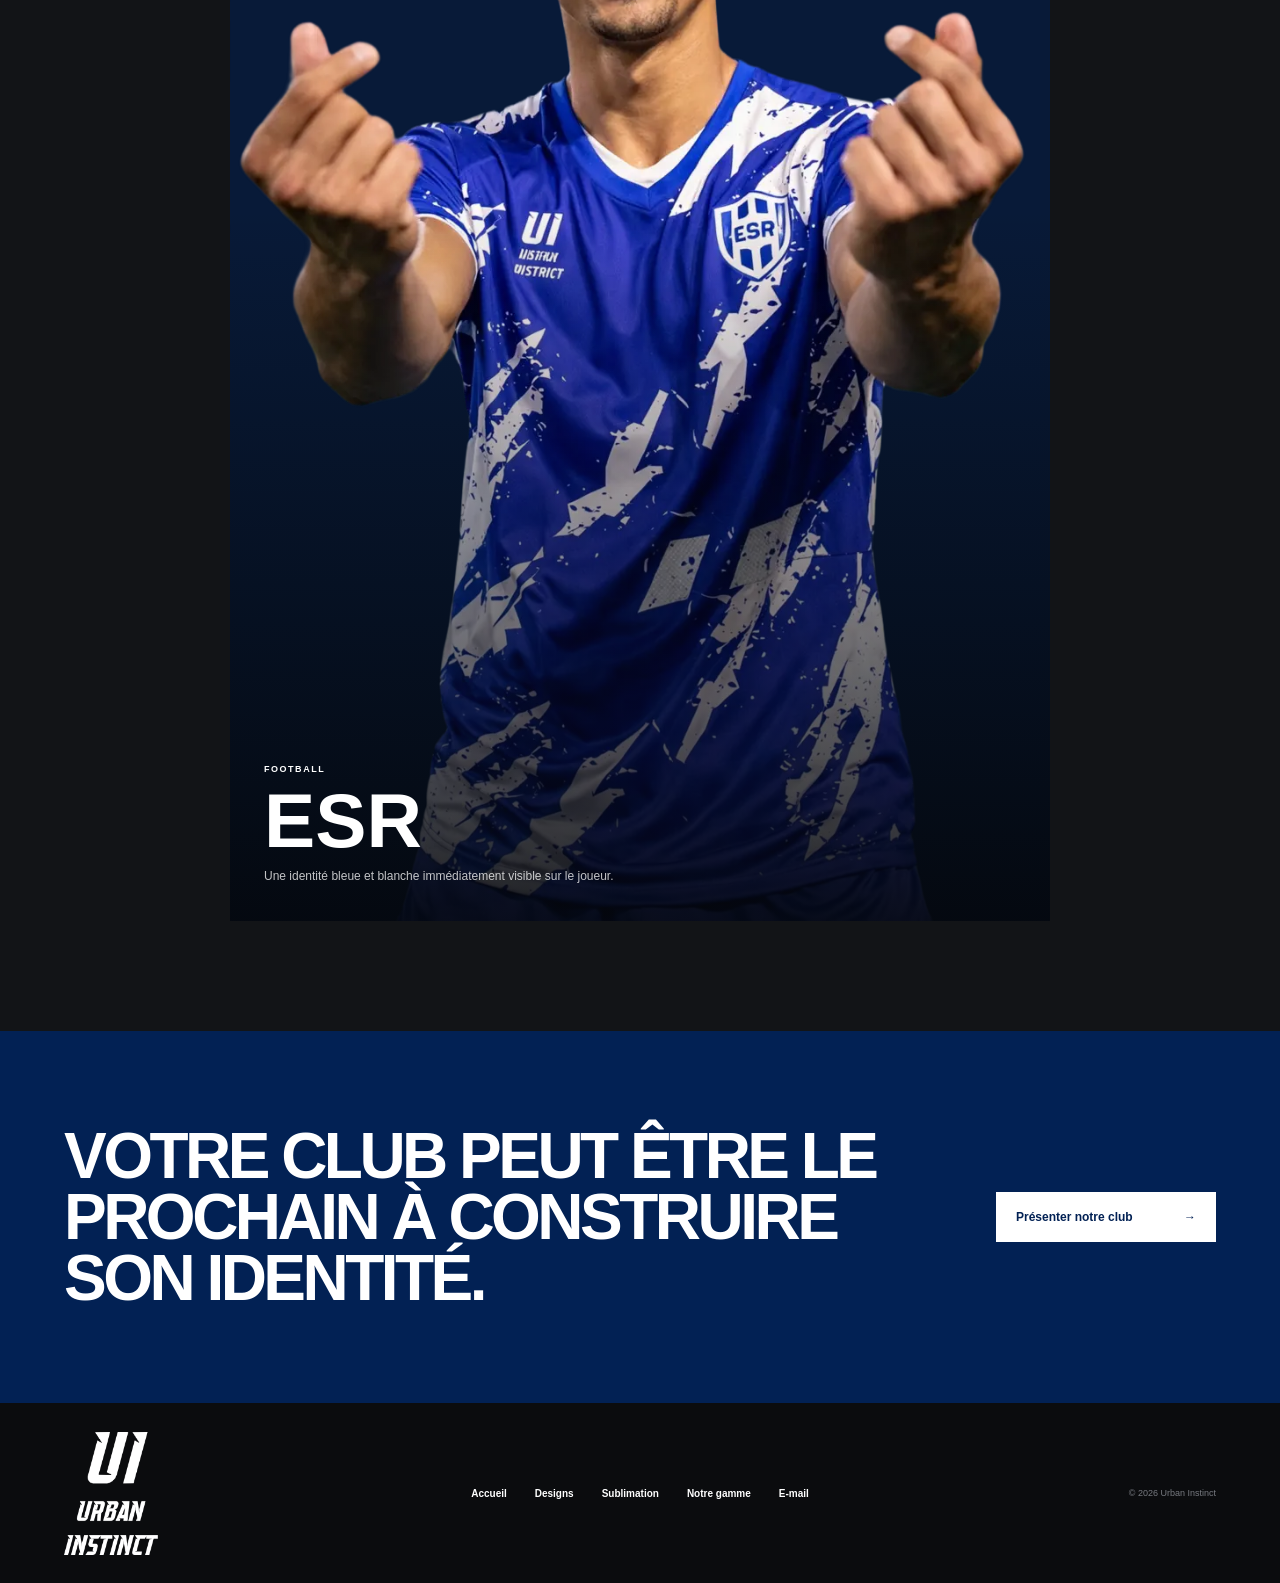
==== commit 8b8da11a: "Add files via upload" ====
--- a/clubs.html
+++ b/clubs.html
@@ -17,19 +17,17 @@
     </header>
     <section class="page-hero clubs-hero"><div class="page-hero-copy"><p class="page-kicker">04 — Nos clubs</p><h1>Des identités faites<br><em>pour le terrain.</em></h1><p class="page-hero-text">Football, basket ou futsal : chaque tenue est construite autour des couleurs, des partenaires et du caractère propre à chaque club.</p></div><div class="page-hero-media clubs-hero-media"><img src="club-ust-bleu.webp" alt="Maillot UST bleu présenté en suspension"></div></section>
     <section class="page-section clubs-section">
-      <div class="editorial-heading"><div><span class="editorial-index">COLLECTIONS CLUBS</span><h2>Un même niveau de présentation. Une identité différente à chaque fois.</h2></div><p>Tous les maillots sont présentés avec le même rendu en suspension afin de comparer clairement les créations et de mettre le design au premier plan.</p></div>
+      <div class="editorial-heading"><div><span class="editorial-index">COLLECTIONS CLUBS</span><h2>Des designs différents pour représenter chaque club.</h2></div><p>Chaque création s’adapte à l’histoire, aux couleurs et au caractère du club afin de construire une identité qui lui ressemble.</p></div>
       <div class="club-grid">
         <article class="club-card club-card-ust"><div class="club-card-visual"><img src="club-ust-bleu.webp" alt="Maillot bleu UST en suspension"></div><div class="club-card-copy"><span>Football — Toulouse</span><h3>UST — Domicile</h3></div></article>
         <article class="club-card club-card-red"><div class="club-card-visual"><img src="club-ust-rouge.webp" alt="Maillot rouge UST en suspension"></div><div class="club-card-copy"><span>Football — Toulouse</span><h3>UST — Extérieur</h3></div></article>
         <article class="club-card club-card-aubiet"><div class="club-card-visual"><img src="club-aubiet.webp" alt="Maillot Aubiet en suspension"></div><div class="club-card-copy"><span>Football — Gers</span><h3>Aubiet</h3></div></article>
         <article class="club-card club-card-esr"><div class="club-card-visual"><img src="club-esr-floating.webp" alt="Maillot ESR en suspension"></div><div class="club-card-copy"><span>Football</span><h3>ESR</h3></div></article>
-        <article class="club-card club-card-cosmo"><div class="club-card-visual"><img src="club-cosmo-floating.webp" alt="Maillot COSMO Basket en suspension"></div><div class="club-card-copy"><span>Basketball</span><h3>COSMO</h3></div></article>
-        <article class="club-card club-card-supernova"><div class="club-card-visual"><img src="club-supernova-floating.webp" alt="Maillot Supernova en suspension"></div><div class="club-card-copy"><span>Projet club</span><h3>Supernova</h3></div></article>
       </div>
     </section>
     <section class="page-section dark worn-section">
       <div class="editorial-heading"><div><span class="editorial-index">PORTÉS EN CONDITIONS RÉELLES</span><h2>Du visuel au joueur.</h2></div><p>Voir une tenue portée permet de juger sa présence, son équilibre et la manière dont le design prend vie sur le terrain.</p></div>
-      <div class="worn-grid"><article class="worn-card worn-esr"><img src="club-esr-porte.webp" alt="Joueur portant le maillot ESR"><div><span>FOOTBALL</span><h3>ESR</h3><p>Une identité bleue et blanche immédiatement visible sur le joueur.</p></div></article><article class="worn-card worn-cosmo"><img src="club-cosmo-porte.webp" alt="Joueur de basketball portant le maillot COSMO"><div><span>BASKETBALL</span><h3>COSMO</h3><p>Le rouge et l’orange prennent toute leur force une fois la tenue portée.</p></div></article></div>
+      <div class="worn-grid worn-grid-single"><article class="worn-card worn-esr"><img src="club-esr-porte.webp" alt="Joueur portant le maillot ESR"><div><span>FOOTBALL</span><h3>ESR</h3><p>Une identité bleue et blanche immédiatement visible sur le joueur.</p></div></article></div>
     </section>
     <section class="page-cta"><h2>Votre club peut être le prochain à construire son identité.</h2><a class="button" href="https://wa.me/33785564798?text=Bonjour%2C%20je%20souhaite%20%C3%A9quiper%20mon%20club%20avec%20Urban%20Instinct." target="_blank" rel="noreferrer">Présenter notre club <span>→</span></a></section>
     <footer><a class="footer-brand" href="index.html" aria-label="Urban Instinct, accueil"><img class="footer-logo" src="ui-logo.webp" alt="Urban Instinct"></a><div class="footer-links"><a href="index.html">Accueil</a><a href="designs.html">Designs</a><a href="sublimation.html">Sublimation</a><a href="gamme.html">Notre gamme</a><a href="mailto:urbaninstinct.pro@gmail.com">E-mail</a></div><p>© 2026 Urban Instinct</p></footer>
--- a/styles.css
+++ b/styles.css
@@ -227,6 +227,7 @@
 .club-card-copy span { display:block; margin-bottom:9px; color:rgba(255,255,255,.7); font-size:8px; font-weight:900; letter-spacing:.17em; text-transform:uppercase; }
 .club-card-copy h3 { margin:0; font:900 22px/1 "Arial Black",Arial; text-transform:uppercase; }
 .worn-grid { display:grid; grid-template-columns:1fr 1fr; gap:18px; }
+.worn-grid-single { grid-template-columns:minmax(0,820px); justify-content:center; }
 .worn-card { position:relative; min-height:720px; overflow:hidden; background:#081a38; }
 .worn-card::after { content:""; position:absolute; inset:0; background:linear-gradient(to top,rgba(4,7,12,.9),transparent 58%); }
 .worn-card img { width:100%; height:100%; min-height:720px; object-fit:contain; object-position:center top; }
